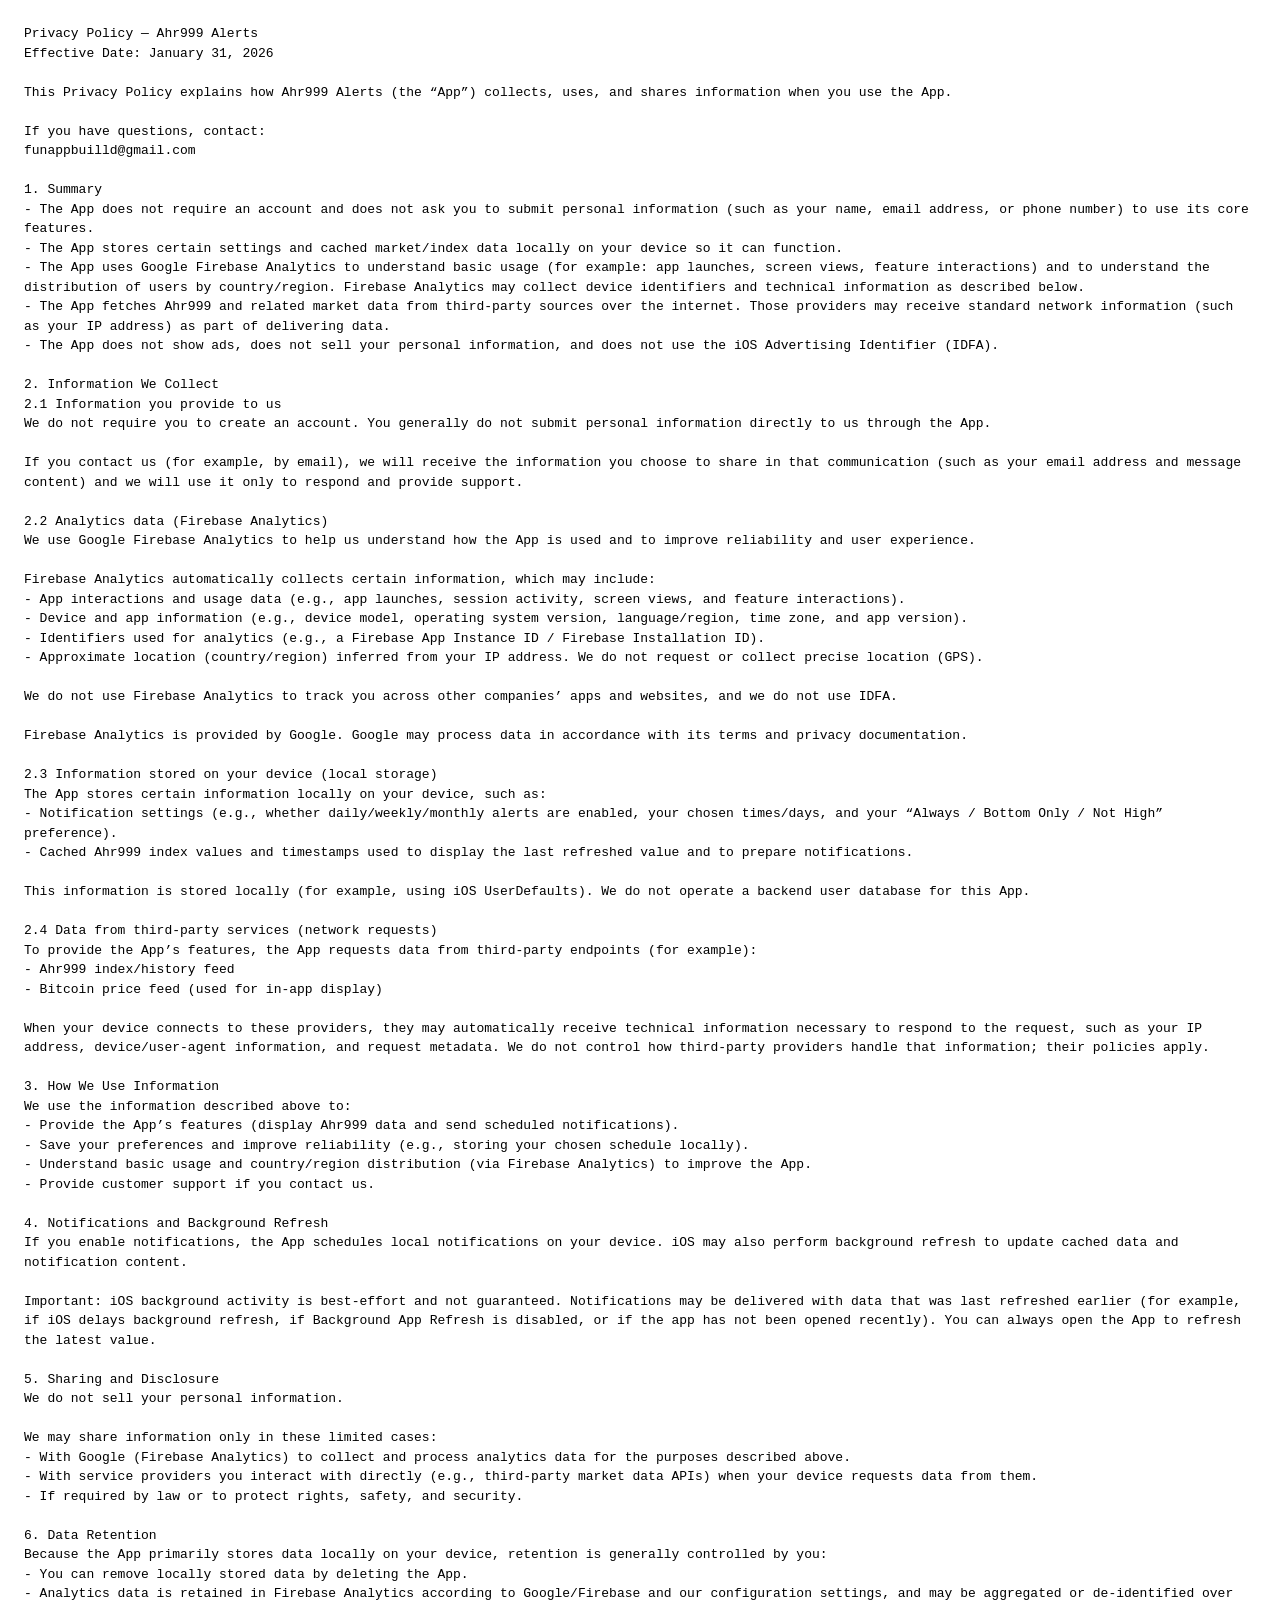
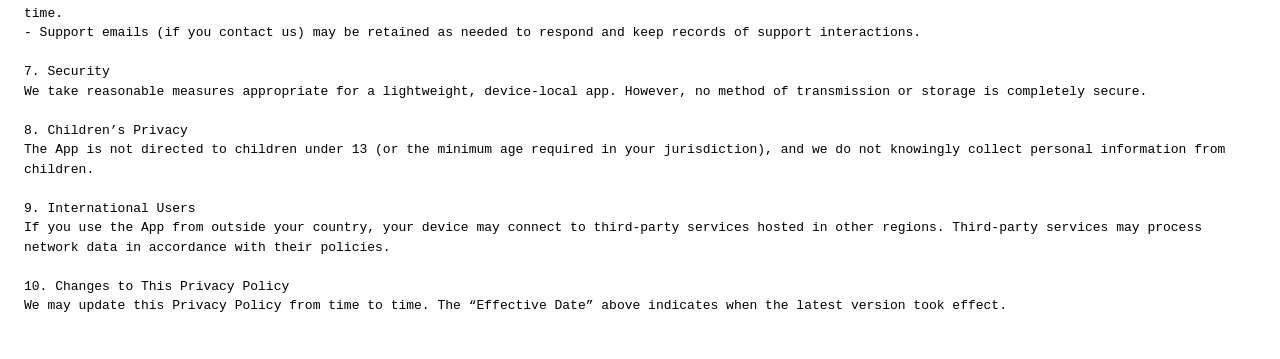
==== docs/index.html @ 228f97d8 "Create index.html" ====
<!doctype html>
<html lang="en">
  <head>
    <meta charset="utf-8" />
    <meta http-equiv="refresh" content="0; url=privacy.html" />
    <meta name="viewport" content="width=device-width, initial-scale=1" />
    <title>Ahr999 Alerts</title>
    <link rel="canonical" href="privacy.html" />
  </head>
  <body>
    <p>Redirecting… If you are not redirected, <a href="privacy.html">tap here</a>.</p>
  </body>
</html>
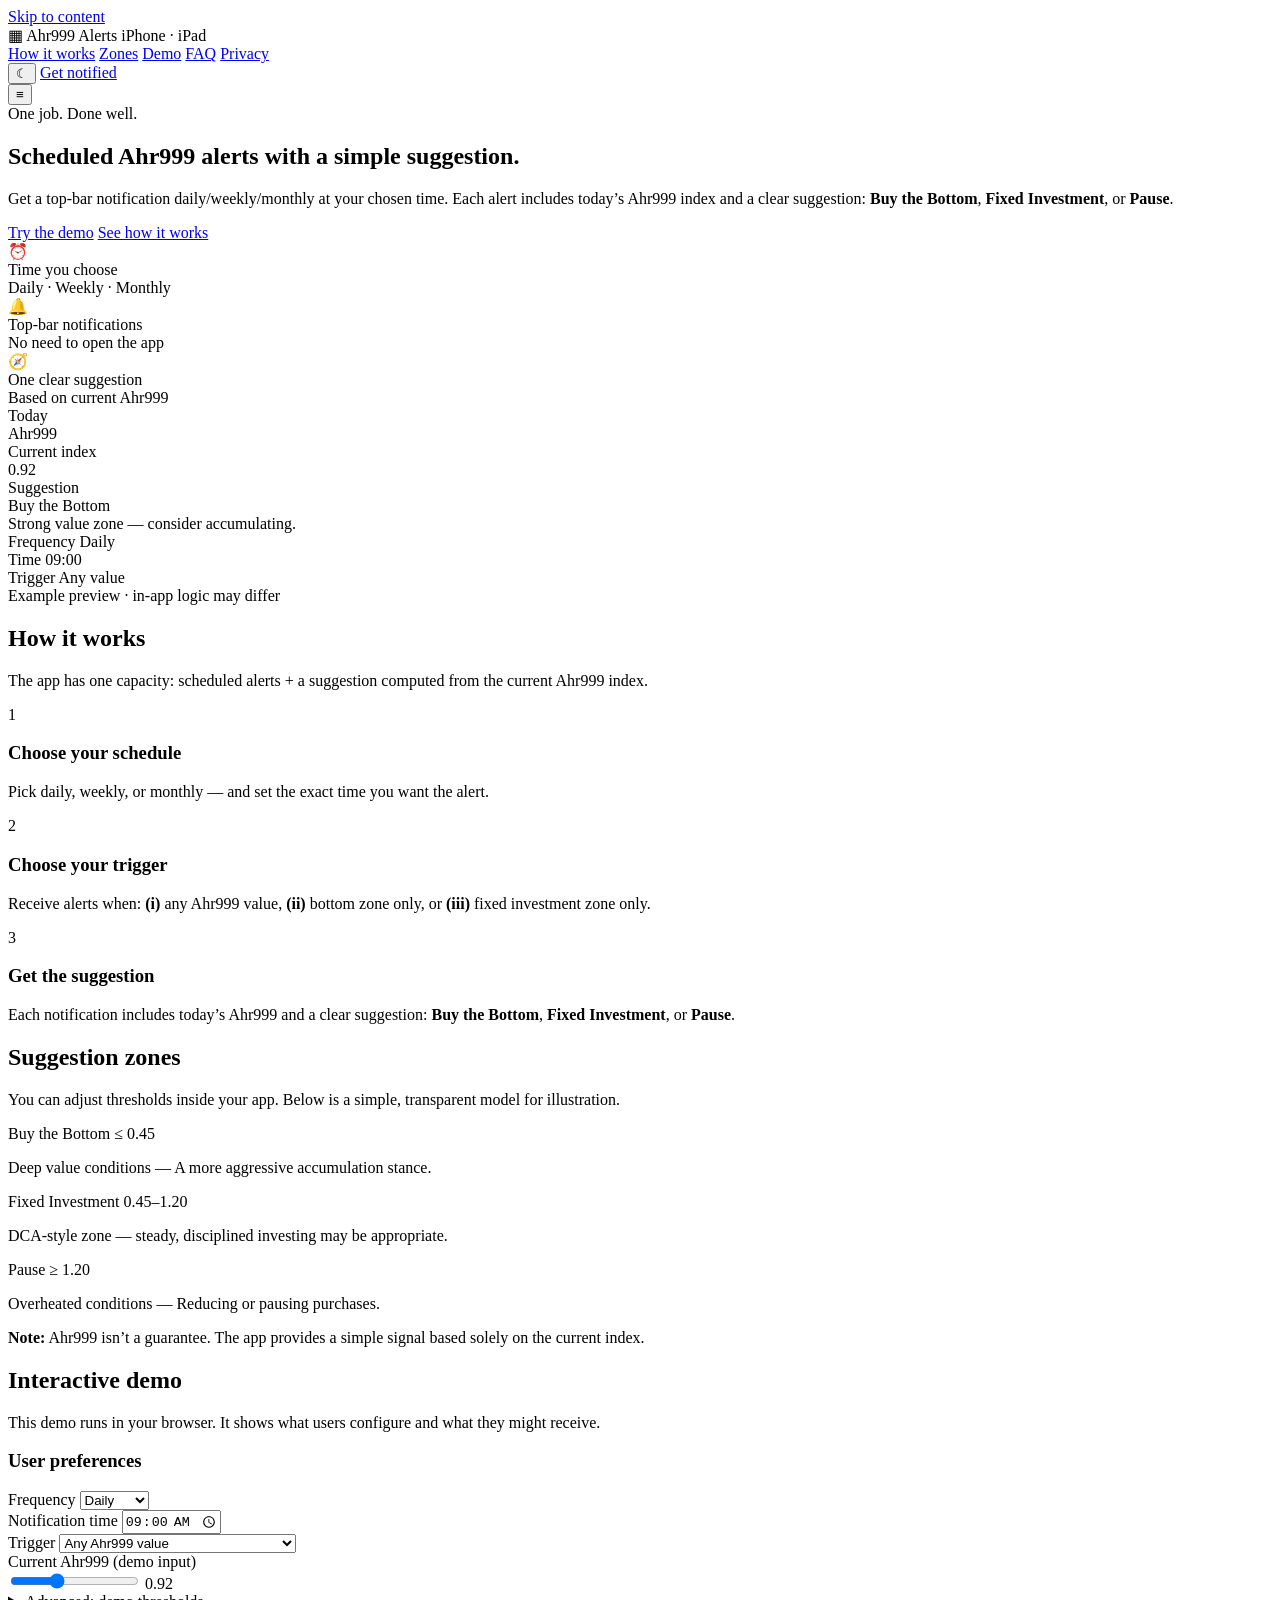
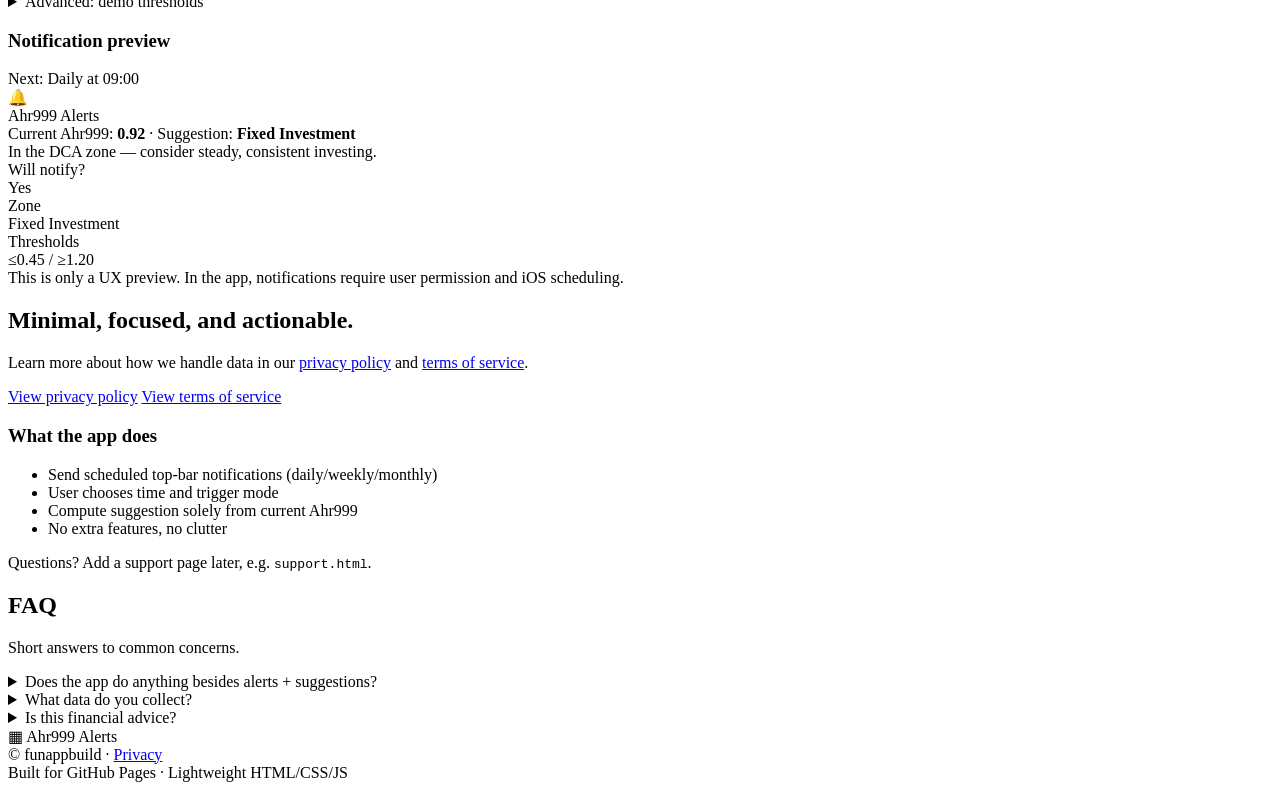
==== commit 37fa573e: "Add files via upload" ====
--- a/docs/index.html
+++ b/docs/index.html
@@ -2,12 +2,454 @@
 <html lang="en">
   <head>
     <meta charset="utf-8" />
-    <meta http-equiv="refresh" content="0; url=privacy.html" />
-    <meta name="viewport" content="width=device-width, initial-scale=1" />
-    <title>Ahr999 Alerts</title>
-    <link rel="canonical" href="privacy.html" />
+    <meta
+      name="viewport"
+      content="width=device-width, initial-scale=1, viewport-fit=cover"
+    />
+    <meta name="color-scheme" content="light dark" />
+    <title>Ahr999 Alerts — Daily/Weekly/Monthly Alerts + Simple Suggestion</title>
+
+    <meta
+      name="description"
+      content="Get a scheduled iPhone/iPad notification of today’s Ahr999 index and a simple suggestion: Buy the Bottom, Fixed Investment, or Pause."
+    />
+
+    <!-- Social preview -->
+    <meta property="og:title" content="Ahr999 Alerts" />
+    <meta
+      property="og:description"
+      content="Scheduled Ahr999 alerts and a simple buy/fixed/pause suggestion."
+    />
+    <meta property="og:type" content="website" />
+    <!-- Optional: add /assets/og.png later -->
+    <!-- <meta property="og:image" content="https://funappbuild.github.io/ahr999_info/assets/og.png" /> -->
+
+    <link rel="icon" href="assets/favicon.svg" type="image/svg+xml" />
+    <link rel="stylesheet" href="assets/styles.css" />
   </head>
+
   <body>
-    <p>Redirecting… If you are not redirected, <a href="privacy.html">tap here</a>.</p>
+    <a class="skip-link" href="#main">Skip to content</a>
+
+    <header class="header">
+      <div class="container header__inner">
+        <div class="brand">
+          <span class="brand__mark" aria-hidden="true">▦</span>
+          <span class="brand__name">Ahr999 Alerts</span>
+          <span class="pill pill--subtle">iPhone · iPad</span>
+        </div>
+
+        <nav class="nav" aria-label="Primary">
+          <a class="nav__link" href="#how">How it works</a>
+          <a class="nav__link" href="#zones">Zones</a>
+          <a class="nav__link" href="#demo">Demo</a>
+          <a class="nav__link" href="#faq">FAQ</a>
+          <a class="nav__link" href="privacy.html">Privacy</a>
+        </nav>
+
+        <div class="header__actions">
+          <button class="icon-btn" id="themeToggle" type="button" aria-label="Toggle theme">
+            <span class="icon" aria-hidden="true">☾</span>
+          </button>
+          <a class="btn btn--primary" href="#cta">Get notified</a>
+        </div>
+
+        <button class="menu-btn" id="menuBtn" type="button" aria-label="Open menu">
+          <span aria-hidden="true">≡</span>
+        </button>
+      </div>
+
+      <div class="mobile-nav" id="mobileNav" hidden>
+        <div class="container mobile-nav__inner">
+          <a class="mobile-nav__link" href="#how">How it works</a>
+          <a class="mobile-nav__link" href="#zones">Zones</a>
+          <a class="mobile-nav__link" href="#demo">Demo</a>
+          <a class="mobile-nav__link" href="#faq">FAQ</a>
+          <a class="mobile-nav__link" href="privacy.html">Privacy</a>
+        </div>
+      </div>
+    </header>
+
+    <main id="main">
+      <!-- HERO -->
+      <section class="hero">
+        <div class="container hero__grid">
+          <div class="hero__copy">
+            <div class="hero__kicker">
+              <span class="dot" aria-hidden="true"></span>
+              <span>One job. Done well.</span>
+            </div>
+
+            <h1 class="hero__title">
+              Scheduled Ahr999 alerts
+              <span class="gradient-text">with a simple suggestion.</span>
+            </h1>
+
+            <p class="hero__subtitle">
+              Get a top-bar notification daily/weekly/monthly at your chosen time.
+              Each alert includes today’s Ahr999 index and a clear suggestion:
+              <strong>Buy the Bottom</strong>, <strong>Fixed Investment</strong>, or <strong>Pause</strong>.
+            </p>
+
+            <div class="hero__cta">
+              <a class="btn btn--primary btn--lg" href="#demo">Try the demo</a>
+              <a class="btn btn--ghost btn--lg" href="#how">See how it works</a>
+            </div>
+
+            <div class="hero__badges" aria-label="Highlights">
+              <div class="badge">
+                <span class="badge__icon" aria-hidden="true">⏰</span>
+                <div class="badge__text">
+                  <div class="badge__title">Time you choose</div>
+                  <div class="badge__desc">Daily · Weekly · Monthly</div>
+                </div>
+              </div>
+              <div class="badge">
+                <span class="badge__icon" aria-hidden="true">🔔</span>
+                <div class="badge__text">
+                  <div class="badge__title">Top-bar notifications</div>
+                  <div class="badge__desc">No need to open the app</div>
+                </div>
+              </div>
+              <div class="badge">
+                <span class="badge__icon" aria-hidden="true">🧭</span>
+                <div class="badge__text">
+                  <div class="badge__title">One clear suggestion</div>
+                  <div class="badge__desc">Based on current Ahr999</div>
+                </div>
+              </div>
+            </div>
+          </div>
+
+          <!-- Right visual -->
+          <div class="hero__visual" aria-hidden="true">
+            <div class="glass-card">
+              <div class="glass-card__top">
+                <div class="glass-chip">Today</div>
+                <div class="glass-chip glass-chip--ok">Ahr999</div>
+              </div>
+
+              <div class="metric">
+                <div class="metric__label">Current index</div>
+                <div class="metric__value" id="heroIndex">0.92</div>
+              </div>
+
+              <div class="suggestion" id="heroSuggestion">
+                <div class="suggestion__title">Suggestion</div>
+                <div class="suggestion__pill suggestion__pill--buy" id="heroPill">
+                  Buy the Bottom
+                </div>
+                <div class="suggestion__note" id="heroNote">
+                  Strong value zone — consider accumulating.
+                </div>
+              </div>
+
+              <div class="mini">
+                <div class="mini__row">
+                  <span class="mini__label">Frequency</span>
+                  <span class="mini__value">Daily</span>
+                </div>
+                <div class="mini__row">
+                  <span class="mini__label">Time</span>
+                  <span class="mini__value">09:00</span>
+                </div>
+                <div class="mini__row">
+                  <span class="mini__label">Trigger</span>
+                  <span class="mini__value">Any value</span>
+                </div>
+              </div>
+
+              <div class="glass-card__bottom">
+                <span class="muted">Example preview · in-app logic may differ</span>
+              </div>
+            </div>
+
+            <div class="glow glow--a"></div>
+            <div class="glow glow--b"></div>
+          </div>
+        </div>
+      </section>
+
+      <!-- HOW IT WORKS -->
+      <section class="section" id="how">
+        <div class="container">
+          <div class="section__head">
+            <h2>How it works</h2>
+            <p class="muted">
+              The app has one capacity: scheduled alerts + a suggestion computed from the current Ahr999 index.
+            </p>
+          </div>
+
+          <div class="steps">
+            <article class="card step">
+              <div class="step__num">1</div>
+              <h3>Choose your schedule</h3>
+              <p>Pick daily, weekly, or monthly — and set the exact time you want the alert.</p>
+            </article>
+
+            <article class="card step">
+              <div class="step__num">2</div>
+              <h3>Choose your trigger</h3>
+              <p>
+                Receive alerts when:
+                <strong>(i)</strong> any Ahr999 value,
+                <strong>(ii)</strong> bottom zone only, or
+                <strong>(iii)</strong> fixed investment zone only.
+              </p>
+            </article>
+
+            <article class="card step">
+              <div class="step__num">3</div>
+              <h3>Get the suggestion</h3>
+              <p>
+                Each notification includes today’s Ahr999 and a clear suggestion:
+                <strong>Buy the Bottom</strong>, <strong>Fixed Investment</strong>, or <strong>Pause</strong>.
+              </p>
+            </article>
+          </div>
+        </div>
+      </section>
+
+      <!-- ZONES -->
+      <section class="section section--alt" id="zones">
+        <div class="container">
+          <div class="section__head">
+            <h2>Suggestion zones</h2>
+            <p class="muted">
+              You can adjust thresholds inside your app. Below is a simple, transparent model for illustration.
+            </p>
+          </div>
+
+          <div class="zones">
+            <div class="card zone">
+              <div class="zone__top">
+                <span class="pill pill--buy">Buy the Bottom</span>
+                <span class="muted" id="tBuyLabel">≤ 0.45</span>
+              </div>
+              <p class="zone__desc">Deep value conditions — A more aggressive accumulation stance.</p>
+            </div>
+
+            <div class="card zone">
+              <div class="zone__top">
+                <span class="pill pill--fix">Fixed Investment</span>
+                <span class="muted" id="tFixLabel">0.45–1.20</span>
+              </div>
+              <p class="zone__desc">DCA-style zone — steady, disciplined investing may be appropriate.</p>
+            </div>
+
+            <div class="card zone">
+              <div class="zone__top">
+                <span class="pill pill--pause">Pause</span>
+                <span class="muted" id="tPauseLabel">≥ 1.20</span>
+              </div>
+              <p class="zone__desc">Overheated conditions — Reducing or pausing purchases.</p>
+            </div>
+          </div>
+
+          <div class="note">
+            <strong>Note:</strong> Ahr999 isn’t a guarantee. The app provides a simple signal based solely on the current index.
+          </div>
+        </div>
+      </section>
+
+      <!-- DEMO -->
+      <section class="section" id="demo">
+        <div class="container">
+          <div class="section__head">
+            <h2>Interactive demo</h2>
+            <p class="muted">
+              This demo runs in your browser. It shows what users configure and what they might receive.
+            </p>
+          </div>
+
+          <div class="demo">
+            <div class="card demo__panel">
+              <h3 class="demo__title">User preferences</h3>
+
+              <div class="field">
+                <label for="freq">Frequency</label>
+                <select id="freq">
+                  <option value="daily">Daily</option>
+                  <option value="weekly">Weekly</option>
+                  <option value="monthly">Monthly</option>
+                </select>
+              </div>
+
+              <div class="field">
+                <label for="time">Notification time</label>
+                <input id="time" type="time" value="09:00" />
+              </div>
+
+              <div class="field">
+                <label for="trigger">Trigger</label>
+                <select id="trigger">
+                  <option value="any">Any Ahr999 value</option>
+                  <option value="bottom">Only when in Buy the Bottom zone</option>
+                  <option value="fixed">Only when in Fixed Investment zone</option>
+                </select>
+              </div>
+
+              <div class="divider"></div>
+
+              <div class="field">
+                <label for="ahr">Current Ahr999 (demo input)</label>
+                <div class="range">
+                  <input id="ahr" type="range" min="0.10" max="2.50" step="0.01" value="0.92" />
+                  <span class="range__value" id="ahrVal">0.92</span>
+                </div>
+              </div>
+
+              <details class="advanced">
+                <summary>Advanced: demo thresholds</summary>
+                <div class="grid2">
+                  <div class="field">
+                    <label for="tBuy">Buy threshold (≤)</label>
+                    <input id="tBuy" type="number" step="0.01" value="0.45" />
+                  </div>
+                  <div class="field">
+                    <label for="tPause">Pause threshold (≥)</label>
+                    <input id="tPause" type="number" step="0.01" value="1.20" />
+                  </div>
+                </div>
+                <p class="muted tiny">
+                  Fixed Investment zone is between Buy threshold and Pause threshold.
+                </p>
+              </details>
+            </div>
+
+            <div class="card demo__result" aria-live="polite">
+              <div class="demo__resultTop">
+                <h3 class="demo__title">Notification preview</h3>
+                <span class="pill pill--subtle" id="nextRun">Next: Daily at 09:00</span>
+              </div>
+
+              <div class="notif">
+                <div class="notif__icon" aria-hidden="true">🔔</div>
+                <div class="notif__body">
+                  <div class="notif__headline">Ahr999 Alerts</div>
+                  <div class="notif__line">
+                    Current Ahr999:
+                    <strong id="nIndex">0.92</strong>
+                    · Suggestion:
+                    <strong id="nSuggestion">Fixed Investment</strong>
+                  </div>
+                  <div class="notif__sub muted" id="nReason">
+                    In the DCA zone — consider steady, consistent investing.
+                  </div>
+                </div>
+              </div>
+
+              <div class="callouts">
+                <div class="callout" id="calloutTrigger">
+                  <div class="callout__title">Will notify?</div>
+                  <div class="callout__value" id="willNotify">Yes</div>
+                </div>
+                <div class="callout">
+                  <div class="callout__title">Zone</div>
+                  <div class="callout__value" id="zoneName">Fixed Investment</div>
+                </div>
+                <div class="callout">
+                  <div class="callout__title">Thresholds</div>
+                  <div class="callout__value" id="threshText">≤0.45 / ≥1.20</div>
+                </div>
+              </div>
+
+              <div class="demo__footer muted tiny">
+                This is only a UX preview. In the app, notifications require user permission and iOS scheduling.
+              </div>
+            </div>
+          </div>
+        </div>
+      </section>
+
+      <!-- CTA -->
+      <section class="section section--cta" id="cta">
+        <div class="container cta">
+          <div class="cta__copy">
+            <h2>Minimal, focused, and actionable.</h2>
+            <p class="muted">
+              Learn more about how we handle data in our
+              <a href="privacy.html">privacy policy</a> and
+              <a href="terms.html">terms of service</a>.
+            </p>
+            <div class="cta__buttons">
+              <a class="btn btn--primary btn--lg" href="privacy.html">View privacy policy</a>
+              <a class="btn btn--ghost btn--lg" href="terms.html">View terms of service</a>
+            </div>
+          </div>
+
+          <div class="cta__card card">
+            <h3>What the app does</h3>
+            <ul class="list">
+              <li>Send scheduled top-bar notifications (daily/weekly/monthly)</li>
+              <li>User chooses time and trigger mode</li>
+              <li>Compute suggestion solely from current Ahr999</li>
+              <li>No extra features, no clutter</li>
+            </ul>
+            <div class="tiny muted">
+              Questions? Add a support page later, e.g. <code>support.html</code>.
+            </div>
+          </div>
+        </div>
+      </section>
+
+      <!-- FAQ -->
+      <section class="section" id="faq">
+        <div class="container">
+          <div class="section__head">
+            <h2>FAQ</h2>
+            <p class="muted">Short answers to common concerns.</p>
+          </div>
+
+          <div class="faq">
+            <details class="card">
+              <summary>Does the app do anything besides alerts + suggestions?</summary>
+              <p>
+                No — the app’s sole capacity is scheduled notifications and a simple suggestion computed from the
+                current Ahr999 index.
+              </p>
+            </details>
+
+            <details class="card">
+              <summary>What data do you collect?</summary>
+              <p>
+                We use Google Firebase Analytics to understand basic app usage and country/region distribution.
+                No personal data or device identifiers are collected. See our
+                <a href="privacy.html">privacy policy</a> for details.
+              </p>
+            </details>
+
+            <details class="card">
+              <summary>Is this financial advice?</summary>
+              <p>
+                No. It’s an informational signal based on a single index, presented as a simple suggestion.
+              </p>
+            </details>
+          </div>
+        </div>
+      </section>
+    </main>
+
+    <footer class="footer">
+      <div class="container footer__inner">
+        <div class="footer__left">
+          <div class="brand brand--small">
+            <span class="brand__mark" aria-hidden="true">▦</span>
+            <span class="brand__name">Ahr999 Alerts</span>
+          </div>
+          <div class="muted tiny">
+            © <span id="year"></span> funappbuild ·
+            <a href="privacy.html">Privacy</a>
+          </div>
+        </div>
+
+        <div class="footer__right tiny muted">
+          Built for GitHub Pages · Lightweight HTML/CSS/JS
+        </div>
+      </div>
+    </footer>
+
+    <script src="assets/app.js" defer></script>
   </body>
 </html>
+
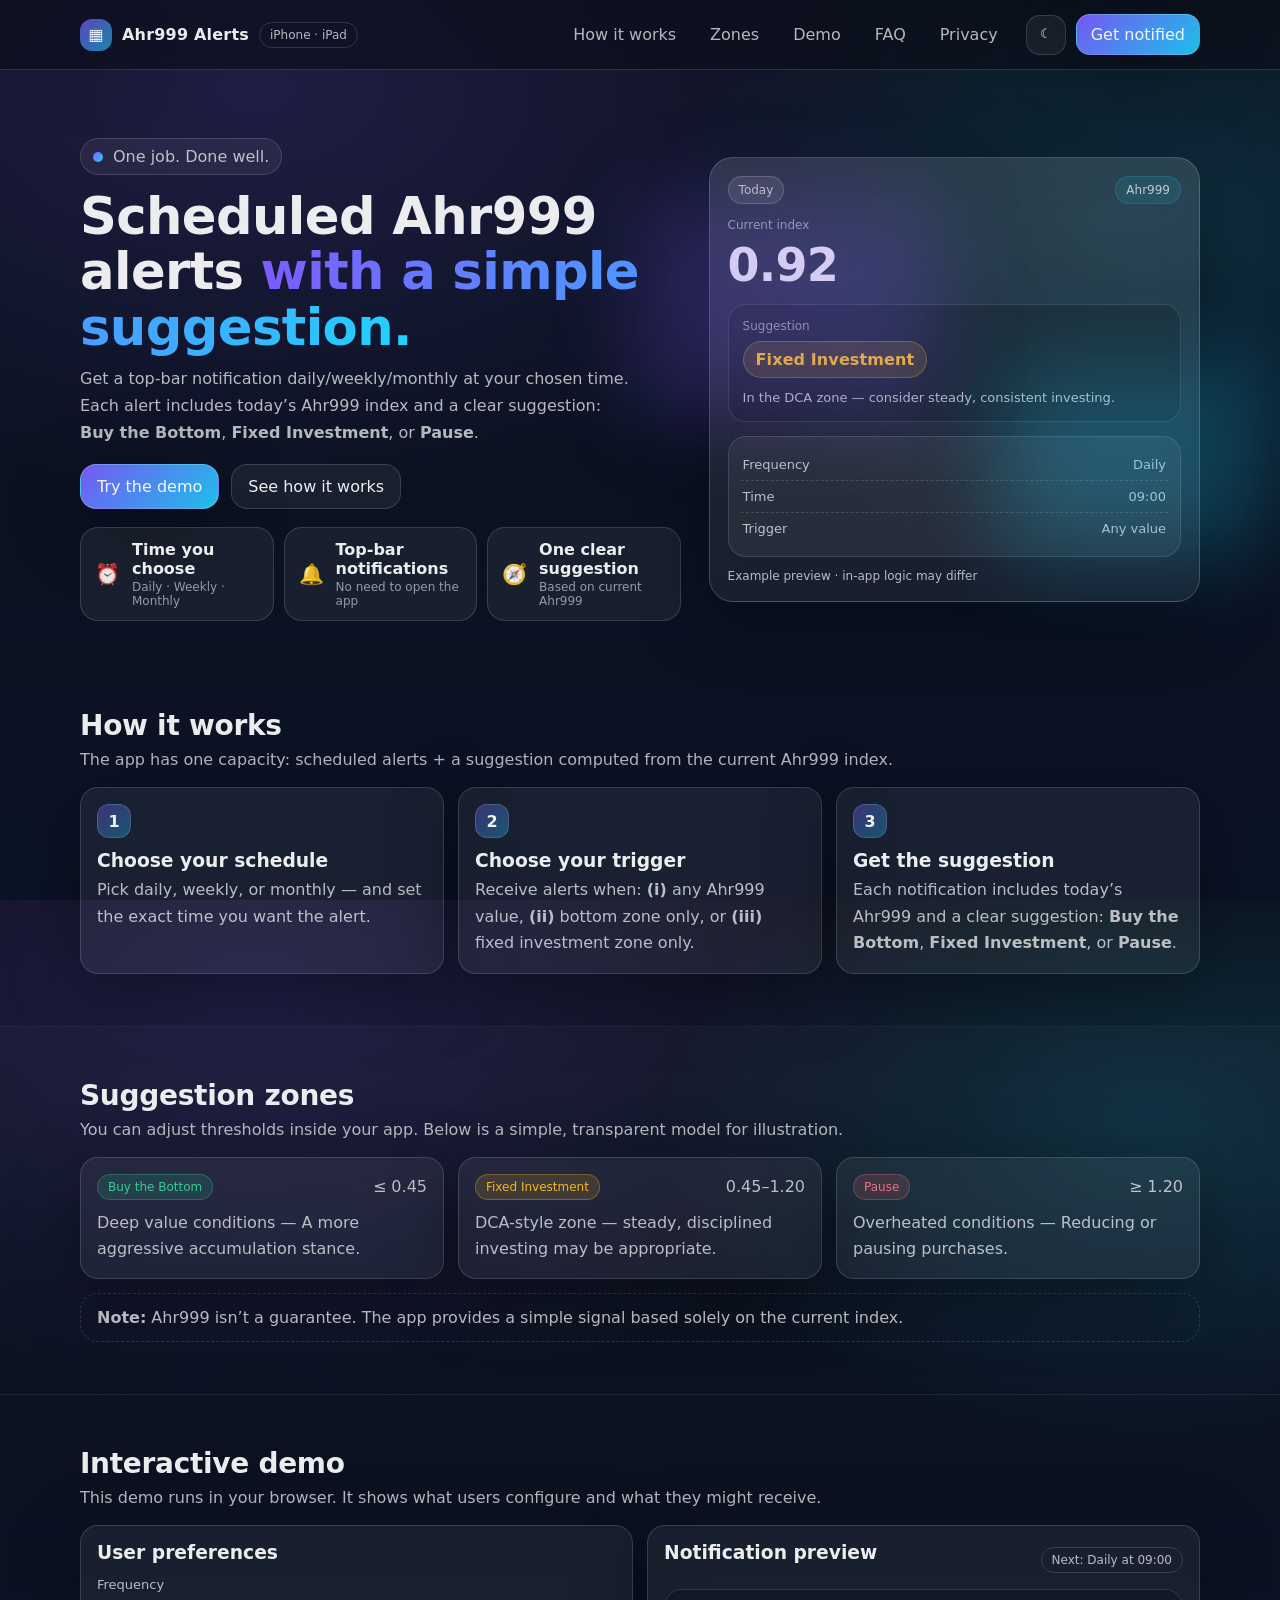
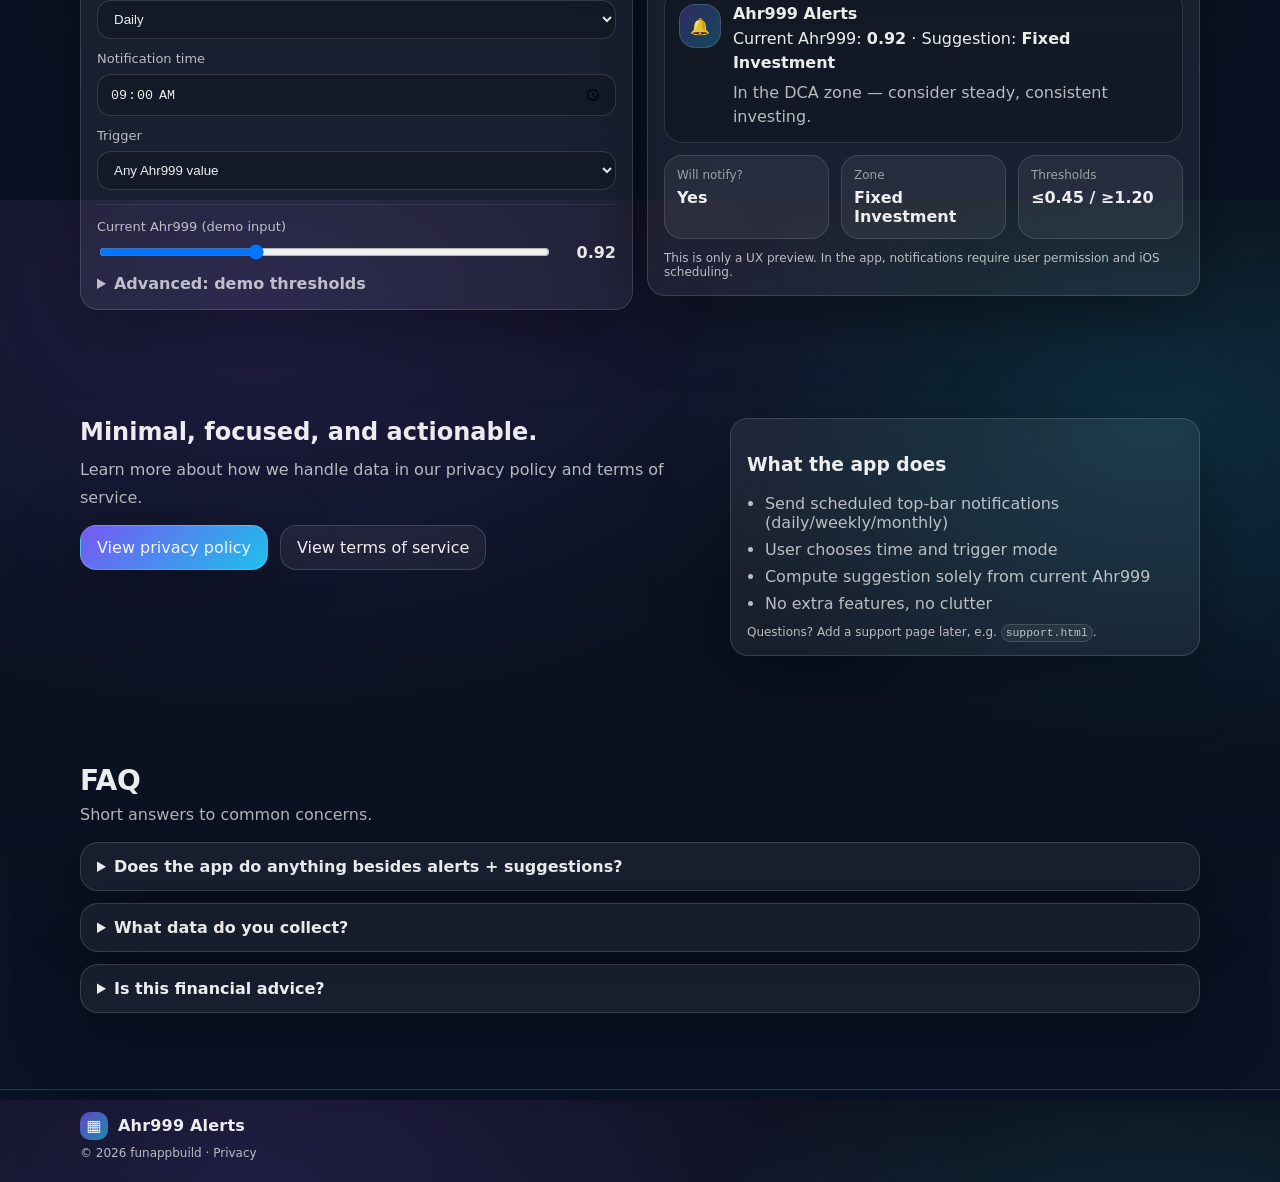
==== commit 29396598: "Update index.html" ====
--- a/docs/index.html
+++ b/docs/index.html
@@ -442,10 +442,6 @@
             <a href="privacy.html">Privacy</a>
           </div>
         </div>
-
-        <div class="footer__right tiny muted">
-          Built for GitHub Pages · Lightweight HTML/CSS/JS
-        </div>
       </div>
     </footer>
 
--- a/docs/assets/styles.css
+++ b/docs/assets/styles.css
@@ -0,0 +1,952 @@
+/* ------------------------------
+   Base + Theme
+-------------------------------- */
+:root {
+  --bg: #0b0f19;
+  --bg2: #0a1326;
+  --card: rgba(255, 255, 255, 0.06);
+  --card2: rgba(255, 255, 255, 0.08);
+  --text: rgba(255, 255, 255, 0.92);
+  --muted: rgba(255, 255, 255, 0.7);
+  --muted2: rgba(255, 255, 255, 0.55);
+  --border: rgba(255, 255, 255, 0.14);
+  --shadow: 0 18px 70px rgba(0, 0, 0, 0.35);
+
+  --primary: #7c5cff;
+  --primary2: #20d3ff;
+  --buy: #36d399;
+  --fix: #fbbf24;
+  --pause: #fb7185;
+
+  --radius: 18px;
+  --radius2: 24px;
+
+  --container: 1120px;
+  --font: ui-sans-serif, system-ui, -apple-system, Segoe UI, Roboto, Helvetica,
+    Arial, "Apple Color Emoji", "Segoe UI Emoji";
+}
+
+:root[data-theme="light"] {
+  --bg: #f7f8fb;
+  --bg2: #ffffff;
+  --card: rgba(10, 20, 40, 0.06);
+  --card2: rgba(10, 20, 40, 0.08);
+  --text: rgba(10, 20, 40, 0.92);
+  --muted: rgba(10, 20, 40, 0.72);
+  --muted2: rgba(10, 20, 40, 0.55);
+  --border: rgba(10, 20, 40, 0.14);
+  --shadow: 0 18px 70px rgba(10, 20, 40, 0.15);
+}
+
+* {
+  box-sizing: border-box;
+}
+
+html,
+body {
+  height: 100%;
+}
+
+body {
+  margin: 0;
+  font-family: var(--font);
+  color: var(--text);
+  background: radial-gradient(1200px 700px at 20% 10%, rgba(124, 92, 255, 0.18), transparent 60%),
+    radial-gradient(900px 600px at 90% 25%, rgba(32, 211, 255, 0.16), transparent 55%),
+    linear-gradient(180deg, var(--bg), var(--bg2));
+}
+
+a {
+  color: inherit;
+  text-decoration: none;
+}
+
+a:hover {
+  text-decoration: underline;
+  text-underline-offset: 4px;
+}
+
+code {
+  font-family: ui-monospace, SFMono-Regular, Menlo, Monaco, Consolas, "Liberation Mono",
+    "Courier New", monospace;
+  font-size: 0.95em;
+  background: var(--card);
+  border: 1px solid var(--border);
+  padding: 0.15em 0.35em;
+  border-radius: 10px;
+}
+
+/* Accessibility */
+.skip-link {
+  position: absolute;
+  left: -999px;
+  top: 12px;
+  background: var(--bg2);
+  border: 1px solid var(--border);
+  padding: 10px 12px;
+  border-radius: 12px;
+  z-index: 9999;
+}
+
+.skip-link:focus {
+  left: 12px;
+}
+
+/* Layout */
+.container {
+  width: min(var(--container), calc(100% - 40px));
+  margin: 0 auto;
+}
+
+/* ------------------------------
+   Header
+-------------------------------- */
+.header {
+  position: sticky;
+  top: 0;
+  z-index: 50;
+  backdrop-filter: blur(14px);
+  background: rgba(10, 14, 25, 0.6);
+  border-bottom: 1px solid var(--border);
+}
+
+:root[data-theme="light"] .header {
+  background: rgba(255, 255, 255, 0.7);
+}
+
+.header__inner {
+  display: flex;
+  align-items: center;
+  gap: 18px;
+  padding: 14px 0;
+}
+
+.brand {
+  display: flex;
+  align-items: center;
+  gap: 10px;
+  min-width: 220px;
+}
+
+.brand__mark {
+  width: 32px;
+  height: 32px;
+  display: grid;
+  place-items: center;
+  border-radius: 12px;
+  background: linear-gradient(135deg, rgba(124, 92, 255, 0.7), rgba(32, 211, 255, 0.6));
+  box-shadow: var(--shadow);
+}
+
+.brand__name {
+  font-weight: 700;
+  letter-spacing: 0.2px;
+}
+
+.brand--small .brand__mark {
+  width: 28px;
+  height: 28px;
+  border-radius: 10px;
+}
+
+.nav {
+  display: flex;
+  gap: 14px;
+  align-items: center;
+  margin-left: auto;
+}
+
+.nav__link {
+  padding: 8px 10px;
+  border-radius: 12px;
+  color: var(--muted);
+}
+
+.nav__link:hover {
+  background: var(--card);
+  text-decoration: none;
+  color: var(--text);
+}
+
+.header__actions {
+  display: flex;
+  gap: 10px;
+  align-items: center;
+}
+
+.menu-btn {
+  display: none;
+  margin-left: auto;
+  background: transparent;
+  border: 1px solid var(--border);
+  border-radius: 14px;
+  padding: 8px 12px;
+  color: var(--text);
+}
+
+.mobile-nav {
+  border-top: 1px solid var(--border);
+  background: rgba(10, 14, 25, 0.55);
+}
+
+:root[data-theme="light"] .mobile-nav {
+  background: rgba(255, 255, 255, 0.75);
+}
+
+.mobile-nav__inner {
+  padding: 14px 0 18px;
+  display: grid;
+  gap: 8px;
+}
+
+.mobile-nav__link {
+  padding: 12px 12px;
+  border-radius: 14px;
+  background: var(--card);
+  border: 1px solid var(--border);
+  color: var(--text);
+}
+
+/* ------------------------------
+   Components
+-------------------------------- */
+.btn {
+  border: 1px solid var(--border);
+  background: transparent;
+  color: var(--text);
+  padding: 10px 14px;
+  border-radius: 14px;
+  display: inline-flex;
+  align-items: center;
+  justify-content: center;
+  gap: 10px;
+  cursor: pointer;
+}
+
+.btn:hover {
+  transform: translateY(-1px);
+  transition: transform 180ms ease;
+  text-decoration: none;
+}
+
+.btn--primary {
+  background: linear-gradient(135deg, rgba(124, 92, 255, 0.95), rgba(32, 211, 255, 0.9));
+  border-color: rgba(255, 255, 255, 0.18);
+  box-shadow: var(--shadow);
+}
+
+.btn--ghost {
+  background: var(--card);
+}
+
+.btn--lg {
+  padding: 12px 16px;
+  border-radius: 16px;
+}
+
+.icon-btn {
+  width: 40px;
+  height: 40px;
+  border-radius: 14px;
+  border: 1px solid var(--border);
+  background: var(--card);
+  color: var(--text);
+  cursor: pointer;
+}
+
+.icon {
+  display: inline-block;
+  transform: translateY(-1px);
+}
+
+.pill {
+  display: inline-flex;
+  align-items: center;
+  gap: 8px;
+  padding: 6px 10px;
+  border-radius: 999px;
+  border: 1px solid var(--border);
+  background: var(--card);
+  color: var(--muted);
+  font-size: 12px;
+  line-height: 1;
+}
+
+.pill--subtle {
+  background: transparent;
+}
+
+.pill--buy {
+  background: rgba(54, 211, 153, 0.14);
+  border-color: rgba(54, 211, 153, 0.28);
+  color: rgba(54, 211, 153, 0.95);
+}
+
+.pill--fix {
+  background: rgba(251, 191, 36, 0.14);
+  border-color: rgba(251, 191, 36, 0.30);
+  color: rgba(251, 191, 36, 0.95);
+}
+
+.pill--pause {
+  background: rgba(251, 113, 133, 0.14);
+  border-color: rgba(251, 113, 133, 0.28);
+  color: rgba(251, 113, 133, 0.95);
+}
+
+.card {
+  background: var(--card);
+  border: 1px solid var(--border);
+  border-radius: var(--radius);
+  box-shadow: var(--shadow);
+}
+
+.muted {
+  color: var(--muted);
+}
+
+.tiny {
+  font-size: 12px;
+}
+
+.gradient-text {
+  background: linear-gradient(90deg, rgba(124, 92, 255, 1), rgba(32, 211, 255, 1));
+  -webkit-background-clip: text;
+  background-clip: text;
+  color: transparent;
+}
+
+/* ------------------------------
+   Hero
+-------------------------------- */
+.hero {
+  padding: 68px 0 36px;
+}
+
+.hero__grid {
+  display: grid;
+  grid-template-columns: 1.1fr 0.9fr;
+  gap: 28px;
+  align-items: center;
+}
+
+.hero__kicker {
+  display: inline-flex;
+  gap: 10px;
+  align-items: center;
+  padding: 8px 12px;
+  border-radius: 999px;
+  background: var(--card);
+  border: 1px solid var(--border);
+  color: var(--muted);
+  width: fit-content;
+}
+
+.dot {
+  width: 10px;
+  height: 10px;
+  border-radius: 999px;
+  background: linear-gradient(135deg, rgba(124, 92, 255, 1), rgba(32, 211, 255, 1));
+}
+
+.hero__title {
+  margin: 14px 0 10px;
+  font-size: clamp(34px, 4vw, 54px);
+  line-height: 1.08;
+  letter-spacing: -0.6px;
+}
+
+.hero__subtitle {
+  margin: 0 0 18px;
+  color: var(--muted);
+  font-size: 16px;
+  line-height: 1.7;
+  max-width: 54ch;
+}
+
+.hero__cta {
+  display: flex;
+  gap: 12px;
+  flex-wrap: wrap;
+  margin-bottom: 18px;
+}
+
+.hero__badges {
+  display: grid;
+  gap: 10px;
+  grid-template-columns: repeat(3, minmax(0, 1fr));
+}
+
+.badge {
+  display: flex;
+  gap: 12px;
+  align-items: center;
+  padding: 12px 14px;
+  border-radius: var(--radius);
+  background: var(--card);
+  border: 1px solid var(--border);
+}
+
+.badge__icon {
+  font-size: 20px;
+}
+
+.badge__title {
+  font-weight: 650;
+}
+
+.badge__desc {
+  color: var(--muted2);
+  font-size: 12px;
+  margin-top: 2px;
+}
+
+.hero__visual {
+  position: relative;
+  min-height: 420px;
+}
+
+.glass-card {
+  position: relative;
+  padding: 18px;
+  border-radius: var(--radius2);
+  background: linear-gradient(180deg, rgba(255, 255, 255, 0.12), rgba(255, 255, 255, 0.06));
+  border: 1px solid rgba(255, 255, 255, 0.18);
+  backdrop-filter: blur(18px);
+  box-shadow: var(--shadow);
+  overflow: hidden;
+}
+
+:root[data-theme="light"] .glass-card {
+  background: linear-gradient(180deg, rgba(10, 20, 40, 0.10), rgba(10, 20, 40, 0.05));
+  border: 1px solid rgba(10, 20, 40, 0.18);
+}
+
+.glass-card__top {
+  display: flex;
+  justify-content: space-between;
+  gap: 10px;
+  margin-bottom: 14px;
+}
+
+.glass-chip {
+  padding: 6px 10px;
+  border-radius: 999px;
+  background: rgba(255, 255, 255, 0.10);
+  border: 1px solid rgba(255, 255, 255, 0.18);
+  font-size: 12px;
+  color: var(--muted);
+}
+
+.glass-chip--ok {
+  background: rgba(32, 211, 255, 0.10);
+  border-color: rgba(32, 211, 255, 0.18);
+}
+
+.metric__label {
+  color: var(--muted2);
+  font-size: 12px;
+}
+
+.metric__value {
+  font-size: 46px;
+  font-weight: 800;
+  letter-spacing: -0.8px;
+  margin-top: 6px;
+}
+
+.suggestion {
+  margin-top: 12px;
+  padding: 14px;
+  border-radius: var(--radius);
+  background: rgba(0, 0, 0, 0.18);
+  border: 1px solid rgba(255, 255, 255, 0.12);
+}
+
+:root[data-theme="light"] .suggestion {
+  background: rgba(255, 255, 255, 0.65);
+  border-color: rgba(10, 20, 40, 0.12);
+}
+
+.suggestion__title {
+  color: var(--muted2);
+  font-size: 12px;
+}
+
+.suggestion__pill {
+  margin-top: 8px;
+  display: inline-flex;
+  padding: 8px 12px;
+  border-radius: 999px;
+  border: 1px solid transparent;
+  font-weight: 700;
+  letter-spacing: 0.1px;
+}
+
+.suggestion__pill--buy {
+  color: rgba(54, 211, 153, 1);
+  background: rgba(54, 211, 153, 0.14);
+  border-color: rgba(54, 211, 153, 0.28);
+}
+
+.suggestion__pill--fix {
+  color: rgba(251, 191, 36, 1);
+  background: rgba(251, 191, 36, 0.14);
+  border-color: rgba(251, 191, 36, 0.30);
+}
+
+.suggestion__pill--pause {
+  color: rgba(251, 113, 133, 1);
+  background: rgba(251, 113, 133, 0.14);
+  border-color: rgba(251, 113, 133, 0.28);
+}
+
+.suggestion__note {
+  margin-top: 10px;
+  color: var(--muted);
+  font-size: 13px;
+  line-height: 1.5;
+}
+
+.mini {
+  margin-top: 14px;
+  padding: 12px;
+  border-radius: var(--radius);
+  border: 1px solid rgba(255, 255, 255, 0.12);
+  background: rgba(255, 255, 255, 0.06);
+}
+
+:root[data-theme="light"] .mini {
+  background: rgba(255, 255, 255, 0.6);
+  border-color: rgba(10, 20, 40, 0.12);
+}
+
+.mini__row {
+  display: flex;
+  justify-content: space-between;
+  padding: 8px 2px;
+  color: var(--muted);
+  font-size: 13px;
+  border-bottom: 1px dashed rgba(255, 255, 255, 0.14);
+}
+
+:root[data-theme="light"] .mini__row {
+  border-bottom-color: rgba(10, 20, 40, 0.14);
+}
+
+.mini__row:last-child {
+  border-bottom: none;
+}
+
+.glass-card__bottom {
+  margin-top: 12px;
+  color: var(--muted2);
+  font-size: 12px;
+}
+
+.glow {
+  position: absolute;
+  filter: blur(44px);
+  opacity: 0.55;
+  pointer-events: none;
+}
+
+.glow--a {
+  width: 300px;
+  height: 220px;
+  left: -70px;
+  top: 40px;
+  background: rgba(124, 92, 255, 0.45);
+}
+
+.glow--b {
+  width: 260px;
+  height: 200px;
+  right: -60px;
+  bottom: 40px;
+  background: rgba(32, 211, 255, 0.42);
+}
+
+/* ------------------------------
+   Sections
+-------------------------------- */
+.section {
+  padding: 52px 0;
+}
+
+.section--alt {
+  background: linear-gradient(180deg, rgba(255, 255, 255, 0.02), transparent);
+  border-top: 1px solid rgba(255, 255, 255, 0.06);
+  border-bottom: 1px solid rgba(255, 255, 255, 0.06);
+}
+
+:root[data-theme="light"] .section--alt {
+  border-top-color: rgba(10, 20, 40, 0.08);
+  border-bottom-color: rgba(10, 20, 40, 0.08);
+}
+
+.section__head {
+  margin-bottom: 18px;
+}
+
+.section__head h2 {
+  margin: 0 0 8px;
+  font-size: 28px;
+  letter-spacing: -0.3px;
+}
+
+.section__head p {
+  margin: 0;
+}
+
+/* Steps */
+.steps {
+  display: grid;
+  grid-template-columns: repeat(3, minmax(0, 1fr));
+  gap: 14px;
+}
+
+.step {
+  padding: 16px;
+}
+
+.step__num {
+  width: 34px;
+  height: 34px;
+  border-radius: 12px;
+  display: grid;
+  place-items: center;
+  font-weight: 800;
+  background: linear-gradient(135deg, rgba(124, 92, 255, 0.35), rgba(32, 211, 255, 0.30));
+  border: 1px solid rgba(255, 255, 255, 0.14);
+}
+
+.step h3 {
+  margin: 12px 0 6px;
+}
+
+.step p {
+  margin: 0;
+  color: var(--muted);
+  line-height: 1.65;
+}
+
+/* Zones */
+.zones {
+  display: grid;
+  grid-template-columns: repeat(3, minmax(0, 1fr));
+  gap: 14px;
+}
+
+.zone {
+  padding: 16px;
+}
+
+.zone__top {
+  display: flex;
+  justify-content: space-between;
+  gap: 10px;
+  align-items: center;
+  margin-bottom: 10px;
+}
+
+.zone__desc {
+  margin: 0;
+  color: var(--muted);
+  line-height: 1.65;
+}
+
+.note {
+  margin-top: 14px;
+  padding: 14px 16px;
+  border-radius: var(--radius);
+  border: 1px dashed var(--border);
+  color: var(--muted);
+}
+
+/* Demo */
+.demo {
+  display: grid;
+  grid-template-columns: 1fr 1fr;
+  gap: 14px;
+  align-items: start;
+}
+
+.demo__panel,
+.demo__result {
+  padding: 16px;
+}
+
+.demo__title {
+  margin: 0 0 14px;
+}
+
+.field {
+  display: grid;
+  gap: 8px;
+  margin-bottom: 12px;
+}
+
+label {
+  font-size: 13px;
+  color: var(--muted);
+}
+
+select,
+input[type="time"],
+input[type="number"] {
+  width: 100%;
+  padding: 10px 12px;
+  border-radius: 14px;
+  border: 1px solid var(--border);
+  background: rgba(0, 0, 0, 0.18);
+  color: var(--text);
+  outline: none;
+}
+
+:root[data-theme="light"] select,
+:root[data-theme="light"] input[type="time"],
+:root[data-theme="light"] input[type="number"] {
+  background: rgba(255, 255, 255, 0.65);
+}
+
+input[type="range"] {
+  width: 100%;
+}
+
+.range {
+  display: grid;
+  grid-template-columns: 1fr auto;
+  gap: 12px;
+  align-items: center;
+}
+
+.range__value {
+  min-width: 56px;
+  text-align: right;
+  font-weight: 700;
+}
+
+.divider {
+  height: 1px;
+  background: rgba(255, 255, 255, 0.08);
+  margin: 14px 0;
+}
+
+:root[data-theme="light"] .divider {
+  background: rgba(10, 20, 40, 0.08);
+}
+
+.advanced {
+  margin-top: 10px;
+}
+
+.advanced summary {
+  cursor: pointer;
+  color: var(--muted);
+}
+
+.grid2 {
+  display: grid;
+  grid-template-columns: 1fr 1fr;
+  gap: 12px;
+  margin-top: 12px;
+}
+
+/* Notification preview */
+.demo__resultTop {
+  display: flex;
+  justify-content: space-between;
+  gap: 12px;
+  align-items: center;
+  margin-bottom: 12px;
+}
+
+.notif {
+  display: flex;
+  gap: 12px;
+  padding: 14px;
+  border-radius: var(--radius);
+  background: rgba(0, 0, 0, 0.22);
+  border: 1px solid rgba(255, 255, 255, 0.12);
+}
+
+:root[data-theme="light"] .notif {
+  background: rgba(255, 255, 255, 0.65);
+  border-color: rgba(10, 20, 40, 0.12);
+}
+
+.notif__icon {
+  width: 44px;
+  height: 44px;
+  border-radius: 16px;
+  display: grid;
+  place-items: center;
+  background: linear-gradient(135deg, rgba(124, 92, 255, 0.28), rgba(32, 211, 255, 0.26));
+  border: 1px solid rgba(255, 255, 255, 0.14);
+}
+
+.notif__headline {
+  font-weight: 800;
+  margin-bottom: 4px;
+}
+
+.notif__line {
+  line-height: 1.5;
+}
+
+.notif__sub {
+  margin-top: 6px;
+  line-height: 1.45;
+}
+
+.callouts {
+  display: grid;
+  grid-template-columns: repeat(3, minmax(0, 1fr));
+  gap: 12px;
+  margin-top: 12px;
+}
+
+.callout {
+  padding: 12px;
+  border-radius: var(--radius);
+  border: 1px solid rgba(255, 255, 255, 0.12);
+  background: rgba(255, 255, 255, 0.06);
+}
+
+:root[data-theme="light"] .callout {
+  background: rgba(255, 255, 255, 0.6);
+  border-color: rgba(10, 20, 40, 0.12);
+}
+
+.callout__title {
+  color: var(--muted2);
+  font-size: 12px;
+  margin-bottom: 6px;
+}
+
+.callout__value {
+  font-weight: 800;
+}
+
+.demo__footer {
+  margin-top: 12px;
+}
+
+/* CTA */
+.section--cta {
+  padding: 56px 0;
+}
+
+.cta {
+  display: grid;
+  grid-template-columns: 1.15fr 0.85fr;
+  gap: 14px;
+  align-items: start;
+}
+
+.cta__copy h2 {
+  margin: 0 0 10px;
+}
+
+.cta__copy p {
+  margin: 0 0 14px;
+  line-height: 1.7;
+}
+
+.cta__buttons {
+  display: flex;
+  gap: 12px;
+  flex-wrap: wrap;
+}
+
+.cta__card {
+  padding: 16px;
+}
+
+.list {
+  margin: 10px 0 12px;
+  padding-left: 18px;
+  color: var(--muted);
+}
+
+.list li {
+  margin: 8px 0;
+}
+
+/* FAQ */
+.faq {
+  display: grid;
+  gap: 12px;
+}
+
+details.card {
+  padding: 14px 16px;
+}
+
+details summary {
+  cursor: pointer;
+  font-weight: 700;
+}
+
+details p {
+  margin: 10px 0 0;
+  color: var(--muted);
+  line-height: 1.7;
+}
+
+/* Footer */
+.footer {
+  border-top: 1px solid var(--border);
+  padding: 22px 0;
+  margin-top: 24px;
+}
+
+.footer__inner {
+  display: flex;
+  justify-content: space-between;
+  gap: 14px;
+  align-items: center;
+}
+
+.footer__left {
+  display: grid;
+  gap: 6px;
+}
+
+/* ------------------------------
+   Responsive
+-------------------------------- */
+@media (max-width: 980px) {
+  .hero__grid {
+    grid-template-columns: 1fr;
+  }
+  .hero__badges {
+    grid-template-columns: 1fr;
+  }
+  .steps,
+  .zones {
+    grid-template-columns: 1fr;
+  }
+  .demo {
+    grid-template-columns: 1fr;
+  }
+  .cta {
+    grid-template-columns: 1fr;
+  }
+  .nav {
+    display: none;
+  }
+  .menu-btn {
+    display: inline-flex;
+  }
+}
+
+@media (prefers-reduced-motion: reduce) {
+  * {
+    scroll-behavior: auto !important;
+    transition: none !important;
+    animation: none !important;
+  }
+}
+
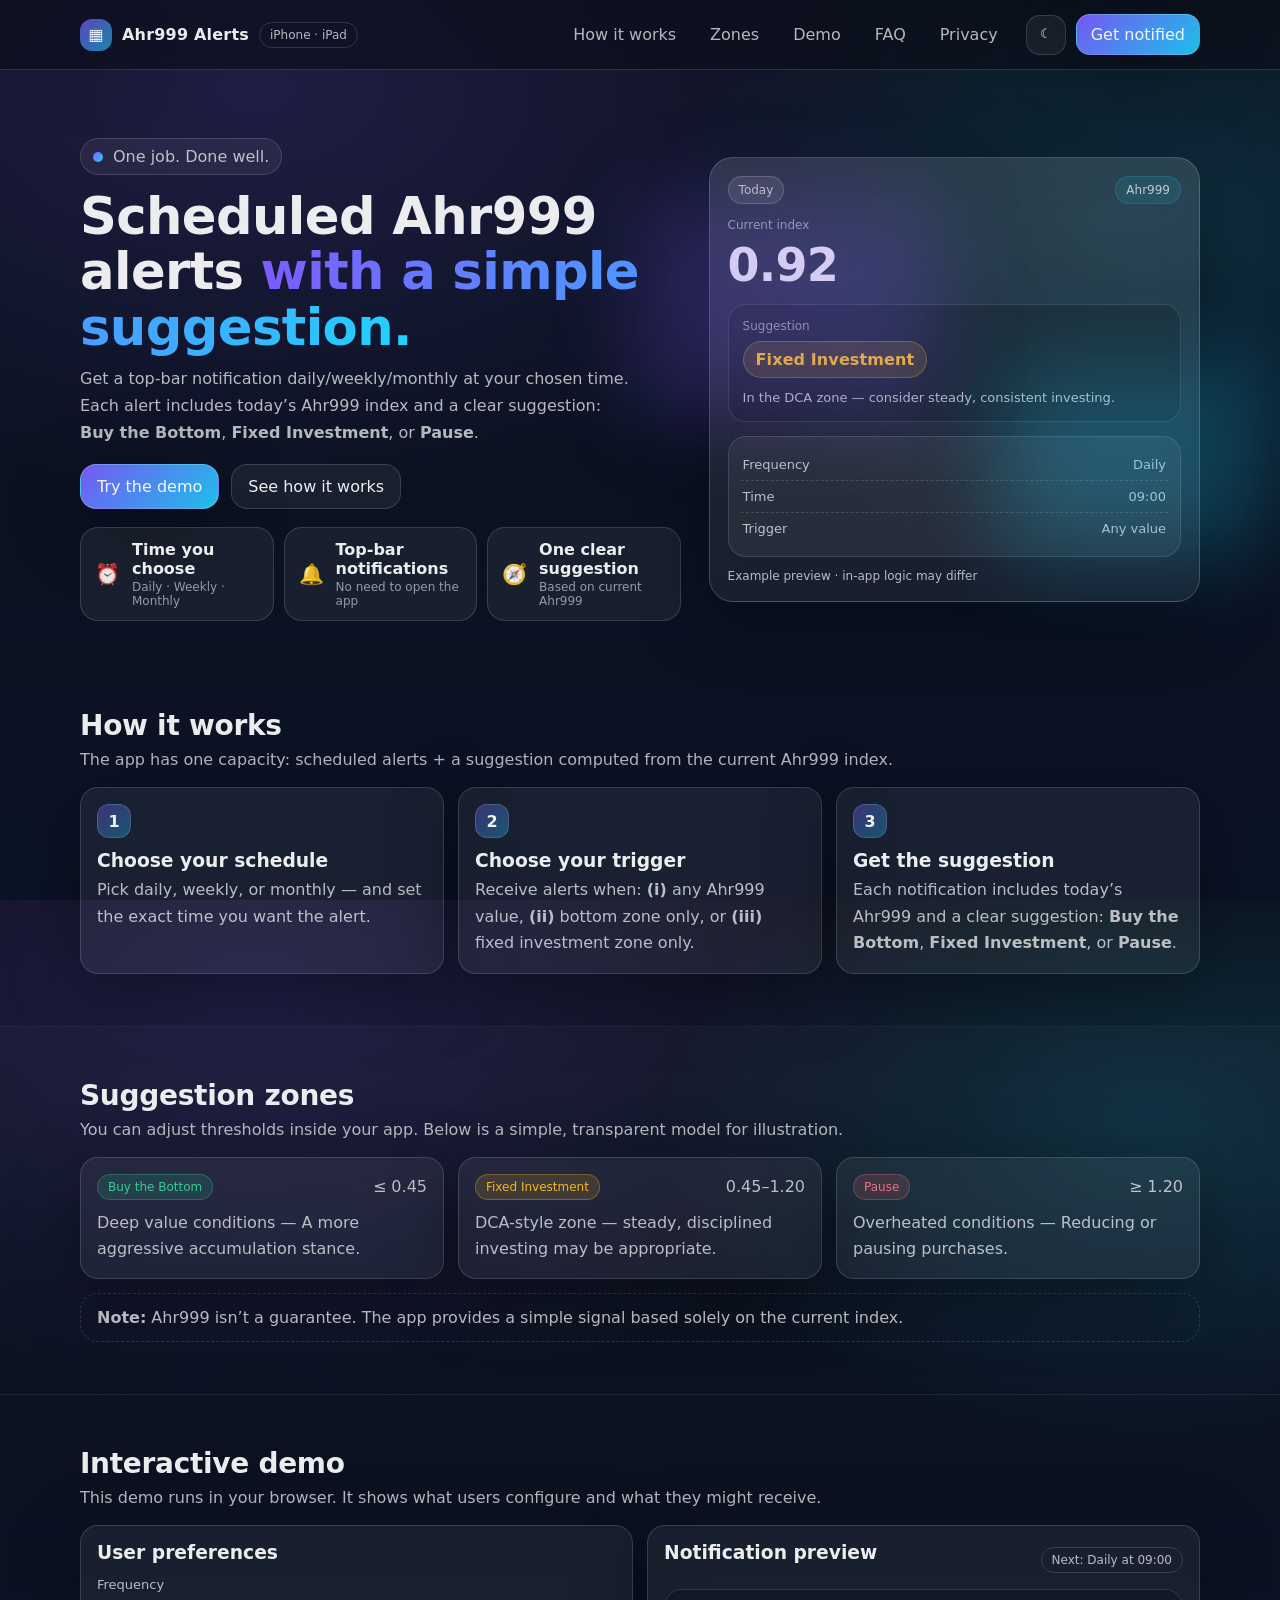
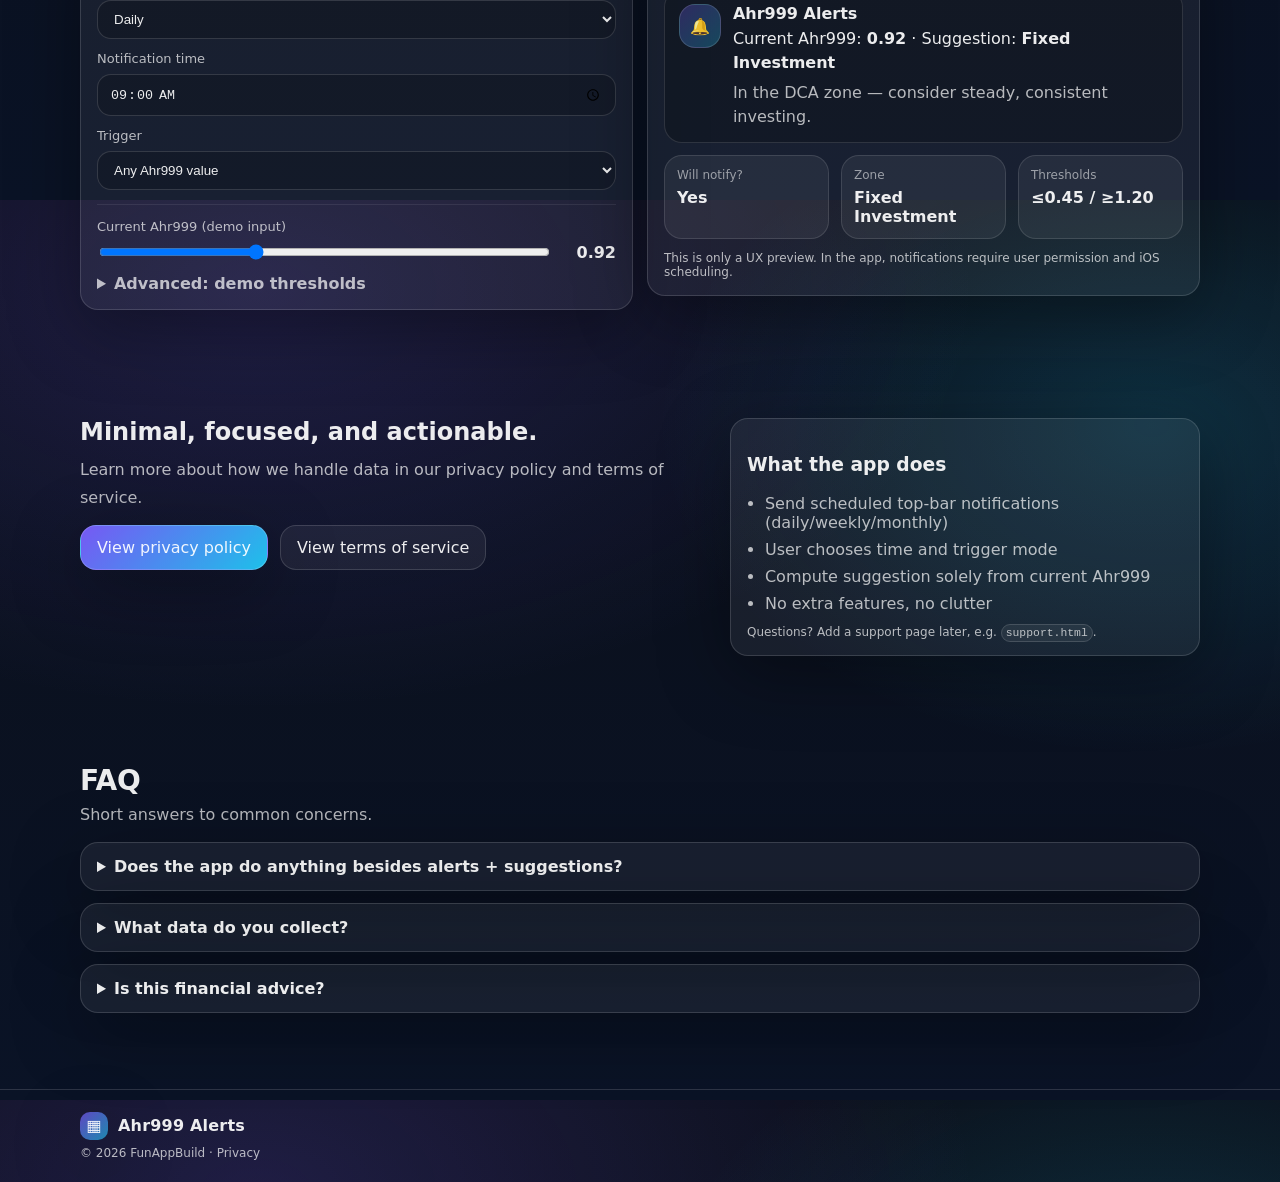
==== commit a810c5de: "Update index.html" ====
--- a/docs/index.html
+++ b/docs/index.html
@@ -438,7 +438,7 @@
             <span class="brand__name">Ahr999 Alerts</span>
           </div>
           <div class="muted tiny">
-            © <span id="year"></span> funappbuild ·
+            © <span id="year"></span> FunAppBuild ·
             <a href="privacy.html">Privacy</a>
           </div>
         </div>
